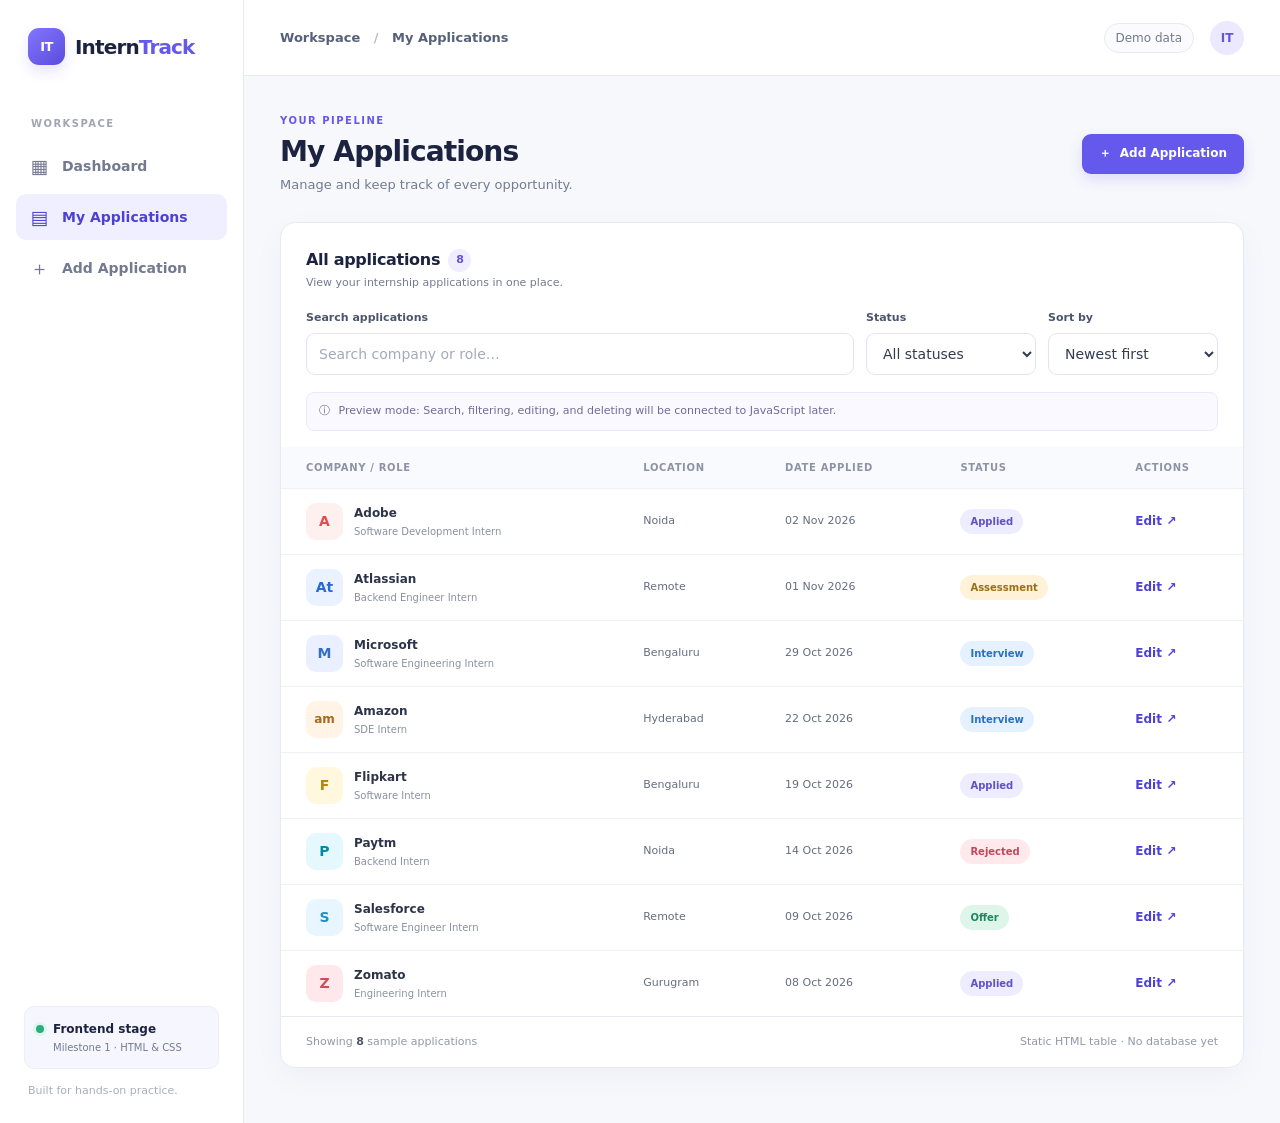
==== applications.html @ a1c1461f "Initial commit: HTML and CSS for dashboard, applications and add application page" ====
<!doctype html>
<html lang="en">
  <head>
    <meta charset="UTF-8" />
    <meta name="viewport" content="width=device-width, initial-scale=1.0" />
    <meta
      name="description"
      content="Browse internship applications with InternTrack."
    />
    <title>My Applications | InternTrack</title>
    <link rel="stylesheet" href="css/style.css" />
  </head>
  <body>
    <div class="app-shell">
      <aside class="sidebar">
        <a class="brand" href="index.html" aria-label="InternTrack home"
          ><span class="brand-mark" aria-hidden="true">IT</span
          ><span>Intern<span class="brand-accent">Track</span></span></a
        >
        <p class="nav-label">WORKSPACE</p>
        <nav class="side-nav" aria-label="Main navigation">
          <a class="nav-link" href="index.html"
            ><span class="nav-symbol" aria-hidden="true">▦</span> Dashboard</a
          >
          <a
            class="nav-link active"
            href="applications.html"
            aria-current="page"
            ><span class="nav-symbol" aria-hidden="true">▤</span> My
            Applications</a
          >
          <a class="nav-link" href="application-form.html"
            ><span class="nav-symbol" aria-hidden="true">＋</span> Add
            Application</a
          >
        </nav>
        <div class="sidebar-bottom">
          <div class="learning-card">
            <span class="learning-dot"></span>
            <div>
              <strong>Frontend stage</strong>
              <p>Milestone 1 · HTML &amp; CSS</p>
            </div>
          </div>
          <p class="sidebar-note">Built for hands-on practice.</p>
        </div>
      </aside>

      <div class="main-area">
        <header class="topbar">
          <p class="breadcrumb">Workspace <span>/</span> My Applications</p>
          <div class="topbar-right">
            <span class="demo-indicator">Demo data</span>
            <div class="avatar" aria-label="Sample user avatar">IT</div>
          </div>
        </header>
        <main class="page-content">
          <div class="page-heading">
            <div>
              <p class="eyebrow">YOUR PIPELINE</p>
              <h1>My Applications</h1>
              <p class="page-subtitle">
                Manage and keep track of every opportunity.
              </p>
            </div>
            <a class="btn btn-primary" href="application-form.html"
              ><span aria-hidden="true">＋</span> Add Application</a
            >
          </div>

          <section
            class="panel application-panel"
            aria-labelledby="all-applications-title"
          >
            <div class="application-panel-heading">
              <div>
                <h2 id="all-applications-title">
                  All applications <span class="count-badge">8</span>
                </h2>
                <p>View your internship applications in one place.</p>
              </div>
            </div>
            <!-- These controls are visual only for Milestone 1. JavaScript will make them work. -->
            <div class="filter-bar">
              <div class="search-field">
                <label for="search-applications">Search applications</label
                ><input
                  id="search-applications"
                  type="search"
                  placeholder="Search company or role…"
                />
              </div>
              <div class="filter-field">
                <label for="filter-status">Status</label
                ><select id="filter-status">
                  <option value="all">All statuses</option>
                  <option>Applied</option>
                  <option>Assessment</option>
                  <option>Interview</option>
                  <option>Offer</option>
                  <option>Rejected</option>
                </select>
              </div>
              <div class="filter-field">
                <label for="sort-applications">Sort by</label
                ><select id="sort-applications">
                  <option>Newest first</option>
                  <option>Oldest first</option>
                  <option>Company A–Z</option>
                </select>
              </div>
            </div>
            <p class="prototype-message">
              <span aria-hidden="true">ⓘ</span> Preview mode: Search, filtering,
              editing, and deleting will be connected to JavaScript later.
            </p>

            <div class="table-scroll">
              <table class="applications-table">
                <thead>
                  <tr>
                    <th scope="col">Company / Role</th>
                    <th scope="col">Location</th>
                    <th scope="col">Date applied</th>
                    <th scope="col">Status</th>
                    <th scope="col">Actions</th>
                  </tr>
                </thead>
                <tbody>
                  <tr>
                    <td>
                      <div class="company-cell">
                        <span class="company-icon icon-adobe">A</span>
                        <div>
                          <strong>Adobe</strong
                          ><span>Software Development Intern</span>
                        </div>
                      </div>
                    </td>
                    <td>Noida</td>
                    <td>02 Nov 2026</td>
                    <td><span class="status status-applied">Applied</span></td>
                    <td>
                      <a
                        class="table-link"
                        href="application-form.html"
                        aria-label="Open form for Adobe application"
                        >Edit <span aria-hidden="true">↗</span></a
                      >
                    </td>
                  </tr>
                  <tr>
                    <td>
                      <div class="company-cell">
                        <span class="company-icon icon-atlassian">At</span>
                        <div>
                          <strong>Atlassian</strong
                          ><span>Backend Engineer Intern</span>
                        </div>
                      </div>
                    </td>
                    <td>Remote</td>
                    <td>01 Nov 2026</td>
                    <td>
                      <span class="status status-assessment">Assessment</span>
                    </td>
                    <td>
                      <a
                        class="table-link"
                        href="application-form.html"
                        aria-label="Open form for Atlassian application"
                        >Edit <span aria-hidden="true">↗</span></a
                      >
                    </td>
                  </tr>
                  <tr>
                    <td>
                      <div class="company-cell">
                        <span class="company-icon icon-ms">M</span>
                        <div>
                          <strong>Microsoft</strong
                          ><span>Software Engineering Intern</span>
                        </div>
                      </div>
                    </td>
                    <td>Bengaluru</td>
                    <td>29 Oct 2026</td>
                    <td>
                      <span class="status status-interview">Interview</span>
                    </td>
                    <td>
                      <a
                        class="table-link"
                        href="application-form.html"
                        aria-label="Open form for Microsoft application"
                        >Edit <span aria-hidden="true">↗</span></a
                      >
                    </td>
                  </tr>
                  <tr>
                    <td>
                      <div class="company-cell">
                        <span class="company-icon icon-amazon">am</span>
                        <div>
                          <strong>Amazon</strong><span>SDE Intern</span>
                        </div>
                      </div>
                    </td>
                    <td>Hyderabad</td>
                    <td>22 Oct 2026</td>
                    <td>
                      <span class="status status-interview">Interview</span>
                    </td>
                    <td>
                      <a
                        class="table-link"
                        href="application-form.html"
                        aria-label="Open form for Amazon application"
                        >Edit <span aria-hidden="true">↗</span></a
                      >
                    </td>
                  </tr>
                  <tr>
                    <td>
                      <div class="company-cell">
                        <span class="company-icon icon-flipkart">F</span>
                        <div>
                          <strong>Flipkart</strong><span>Software Intern</span>
                        </div>
                      </div>
                    </td>
                    <td>Bengaluru</td>
                    <td>19 Oct 2026</td>
                    <td><span class="status status-applied">Applied</span></td>
                    <td>
                      <a
                        class="table-link"
                        href="application-form.html"
                        aria-label="Open form for Flipkart application"
                        >Edit <span aria-hidden="true">↗</span></a
                      >
                    </td>
                  </tr>
                  <tr>
                    <td>
                      <div class="company-cell">
                        <span class="company-icon icon-paytm">P</span>
                        <div>
                          <strong>Paytm</strong><span>Backend Intern</span>
                        </div>
                      </div>
                    </td>
                    <td>Noida</td>
                    <td>14 Oct 2026</td>
                    <td>
                      <span class="status status-rejected">Rejected</span>
                    </td>
                    <td>
                      <a
                        class="table-link"
                        href="application-form.html"
                        aria-label="Open form for Paytm application"
                        >Edit <span aria-hidden="true">↗</span></a
                      >
                    </td>
                  </tr>
                  <tr>
                    <td>
                      <div class="company-cell">
                        <span class="company-icon icon-salesforce">S</span>
                        <div>
                          <strong>Salesforce</strong
                          ><span>Software Engineer Intern</span>
                        </div>
                      </div>
                    </td>
                    <td>Remote</td>
                    <td>09 Oct 2026</td>
                    <td><span class="status status-offer">Offer</span></td>
                    <td>
                      <a
                        class="table-link"
                        href="application-form.html"
                        aria-label="Open form for Salesforce application"
                        >Edit <span aria-hidden="true">↗</span></a
                      >
                    </td>
                  </tr>
                  <tr>
                    <td>
                      <div class="company-cell">
                        <span class="company-icon icon-zomato">Z</span>
                        <div>
                          <strong>Zomato</strong><span>Engineering Intern</span>
                        </div>
                      </div>
                    </td>
                    <td>Gurugram</td>
                    <td>08 Oct 2026</td>
                    <td><span class="status status-applied">Applied</span></td>
                    <td>
                      <a
                        class="table-link"
                        href="application-form.html"
                        aria-label="Open form for Zomato application"
                        >Edit <span aria-hidden="true">↗</span></a
                      >
                    </td>
                  </tr>
                </tbody>
              </table>
            </div>
            <div class="table-footer">
              <p>Showing <strong>8</strong> sample applications</p>
              <span>Static HTML table · No database yet</span>
            </div>
          </section>
        </main>
      </div>
    </div>
  </body>
</html>
---- css/style.css ----
/* 1. Design tokens and defaults */
:root {
  --accent: #6558ed;
  --accent-dark: #4d40d4;
  --accent-soft: #f0efff;
  --text: #1c2340;
  --muted: #737b91;
  --border: #e8eaf2;
  --page: #f7f8fc;
  --white: #ffffff;
  --sidebar: #ffffff;
  --shadow: 0 10px 32px rgba(31, 38, 74, 0.035);
  --radius: 15px;
}

* {
  box-sizing: border-box;
}
html {
  font-family:
    Inter,
    ui-sans-serif,
    system-ui,
    -apple-system,
    BlinkMacSystemFont,
    "Segoe UI",
    sans-serif;
}
body {
  margin: 0;
  background: var(--page);
  color: var(--text);
  font-size: 14px;
  line-height: 1.5;
}
a {
  color: inherit;
  text-decoration: none;
}
button,
input,
select,
textarea {
  font: inherit;
}
button,
select {
  cursor: pointer;
}
button:disabled {
  cursor: not-allowed;
}
:focus-visible {
  outline: 3px solid rgba(101, 88, 237, 0.38);
  outline-offset: 3px;
}
h1,
h2,
h3,
p {
  margin-top: 0;
}

/* 2. Overall application layout */
.app-shell {
  display: grid;
  grid-template-columns: 244px minmax(0, 1fr);
  min-height: 100vh;
}
.sidebar {
  min-height: 100vh;
  background: var(--sidebar);
  border-right: 1px solid var(--border);
  padding: 28px 16px 24px;
  display: flex;
  flex-direction: column;
}
.brand {
  display: flex;
  align-items: center;
  gap: 10px;
  padding: 0 12px;
  font-size: 20px;
  font-weight: 800;
  letter-spacing: -0.85px;
  white-space: nowrap;
}
.brand-mark {
  width: 37px;
  height: 37px;
  flex: 0 0 37px;
  display: grid;
  place-items: center;
  border-radius: 11px;
  color: white;
  background: linear-gradient(140deg, #8476ff, #5b4bdc);
  font-size: 13px;
  letter-spacing: -0.5px;
  box-shadow: 0 7px 14px #6558ed26;
}
.brand-accent {
  color: var(--accent);
}
.nav-label {
  padding-left: 15px;
  margin: 51px 0 12px;
  font-size: 10px;
  letter-spacing: 1.45px;
  font-weight: 800;
  color: #a0a5b6;
}
.side-nav {
  display: flex;
  flex-direction: column;
  gap: 5px;
}
.nav-link {
  display: flex;
  align-items: center;
  gap: 13px;
  color: #737a90;
  min-height: 46px;
  border-radius: 10px;
  padding: 10px 14px;
  font-weight: 600;
  transition: 0.18s ease;
  white-space: nowrap;
}
.nav-link:hover {
  background: #f5f5fd;
  color: var(--accent-dark);
}
.nav-link.active {
  color: var(--accent-dark);
  background: var(--accent-soft);
}
.nav-symbol {
  width: 19px;
  text-align: center;
  font-size: 19px;
  font-weight: 500;
  line-height: 1;
}
.sidebar-bottom {
  margin-top: auto;
  padding: 30px 8px 0;
}
.learning-card {
  display: flex;
  gap: 9px;
  padding: 13px 11px;
  background: #f6f6ff;
  border: 1px solid #ededfe;
  border-radius: 10px;
}
.learning-dot {
  width: 8px;
  height: 8px;
  margin-top: 5px;
  border-radius: 50%;
  background: #29ad83;
  flex: 0 0 8px;
  box-shadow: 0 0 0 3px #ddf7ed;
}
.learning-card strong {
  display: block;
  font-size: 12px;
}
.learning-card p {
  margin: 2px 0 0;
  font-size: 10px;
  color: var(--muted);
}
.sidebar-note {
  margin: 14px 4px 0;
  color: #aaaebe;
  font-size: 11px;
}
.main-area {
  min-width: 0;
}
.topbar {
  height: 76px;
  padding: 0 36px;
  display: flex;
  align-items: center;
  justify-content: space-between;
  background: var(--white);
  border-bottom: 1px solid var(--border);
}
.breadcrumb {
  margin: 0;
  font-size: 13px;
  color: #566078;
  font-weight: 600;
}
.breadcrumb span {
  color: #b8bdca;
  padding: 0 9px;
}
.topbar-right {
  display: flex;
  align-items: center;
  gap: 16px;
}
.demo-indicator {
  color: #717993;
  font-size: 12px;
  border: 1px solid var(--border);
  border-radius: 50px;
  padding: 5px 11px;
  background: #fbfbfe;
}
.avatar {
  display: grid;
  place-items: center;
  width: 34px;
  height: 34px;
  border-radius: 50%;
  background: #ece9ff;
  color: #6255dc;
  font-size: 12px;
  font-weight: 800;
}
.page-content {
  width: min(100%, 1410px);
  margin: 0 auto;
  padding: 37px 36px 55px;
}
.page-heading {
  display: flex;
  justify-content: space-between;
  align-items: center;
  gap: 18px;
  margin-bottom: 28px;
}
.eyebrow {
  color: var(--accent);
  margin-bottom: 7px;
  letter-spacing: 1.5px;
  font-size: 10px;
  font-weight: 850;
}
h1 {
  font-size: clamp(25px, 2.2vw, 31px);
  letter-spacing: -0.95px;
  line-height: 1.2;
  margin-bottom: 6px;
}
.page-subtitle {
  margin-bottom: 0;
  color: var(--muted);
  font-size: 13px;
}
.btn {
  display: inline-flex;
  align-items: center;
  justify-content: center;
  gap: 9px;
  padding: 10px 16px;
  border: 1px solid transparent;
  border-radius: 9px;
  font-size: 12px;
  line-height: 1.45;
  font-weight: 750;
  min-height: 40px;
  text-align: center;
  transition:
    background 0.18s,
    transform 0.18s,
    border-color 0.18s;
}
.btn:not(:disabled):hover {
  transform: translateY(-1px);
}
.btn-primary {
  color: #fff;
  background: var(--accent);
  box-shadow: 0 6px 14px #6657eb2b;
}
.btn-primary:hover {
  background: var(--accent-dark);
}
.btn-light {
  background: white;
  color: #5041ca;
}
.btn-light:hover {
  background: #f0efff;
}
.btn-outline {
  border-color: #dedfec;
  background: white;
  color: #47526a;
}
.btn-outline:hover {
  border-color: #a9a5ee;
  color: var(--accent-dark);
}
.btn-muted {
  color: #4f596e;
  background: #eff1f7;
}
.btn-muted:hover {
  background: #e7e9f3;
}
.btn:disabled {
  opacity: 0.57;
  box-shadow: none;
}

/* 3. Dashboard */
.hero-banner {
  min-height: 215px;
  display: flex;
  position: relative;
  overflow: hidden;
  border-radius: 17px;
  padding: 27px 35px;
  color: white;
  align-items: center;
  justify-content: space-between;
  background: linear-gradient(112deg, #6254e7 0%, #806af5 63%, #9a8aff 100%);
  box-shadow: 0 12px 25px #6458e91b;
}
.hero-banner::before {
  content: "";
  position: absolute;
  width: 390px;
  height: 390px;
  border: 1px solid #ffffff27;
  border-radius: 50%;
  right: -155px;
  top: -235px;
}
.hero-banner::after {
  content: "";
  position: absolute;
  width: 340px;
  height: 340px;
  background: #ffffff0c;
  border-radius: 50%;
  right: 15%;
  bottom: -300px;
}
.hero-content {
  position: relative;
  z-index: 1;
  max-width: 520px;
}
.hero-overline {
  margin: 0 0 6px;
  font-size: 10px;
  font-weight: 850;
  letter-spacing: 1.9px;
  opacity: 0.76;
}
.hero-content h2 {
  font-size: clamp(20px, 2.1vw, 28px);
  line-height: 1.3;
  margin: 0 0 9px;
  letter-spacing: -0.65px;
  max-width: 510px;
}
.hero-content > p:not(.hero-overline) {
  max-width: 470px;
  margin-bottom: 18px;
  opacity: 0.84;
  font-size: 12px;
}
.hero-decor {
  align-self: stretch;
  flex: 0 0 250px;
  position: relative;
  margin-right: 20px;
}
.decor-card {
  position: absolute;
  width: 194px;
  height: 139px;
  border-radius: 14px;
  background: #fff;
}
.decor-card-back {
  top: 4px;
  right: 8px;
  transform: rotate(13deg);
  opacity: 0.23;
}
.decor-card-front {
  top: 20px;
  right: 32px;
  transform: rotate(-7deg);
  box-shadow: 0 12px 24px #2f24934a;
  padding: 28px 19px;
}
.decor-line {
  width: 100%;
  height: 10px;
  margin-bottom: 12px;
  background: #edeaff;
  border-radius: 8px;
}
.decor-line-short {
  width: 45%;
  background: #d3caff;
}
.decor-line-medium {
  width: 68%;
}
.decor-chip {
  width: 37px;
  height: 37px;
  display: grid;
  place-items: center;
  position: absolute;
  bottom: -12px;
  right: -12px;
  background: #32b58e;
  color: white;
  font-weight: 800;
  font-size: 22px;
  border-radius: 12px;
  box-shadow: 0 6px 15px #18664b33;
}
.section-header {
  display: flex;
  justify-content: space-between;
  align-items: center;
  gap: 12px;
  margin: 28px 0 14px;
}
.section-header h2 {
  margin: 0;
  font-size: 16px;
  letter-spacing: -0.3px;
}
.section-hint {
  color: #9a9fb0;
  font-size: 11px;
}
.stats-grid {
  display: grid;
  grid-template-columns: repeat(4, minmax(0, 1fr));
  gap: 15px;
}
.stat-card,
.panel {
  background: #fff;
  border: 1px solid var(--border);
  box-shadow: var(--shadow);
  border-radius: var(--radius);
}
.stat-card {
  min-width: 0;
  padding: 19px 18px 18px;
}
.stat-top {
  display: flex;
  align-items: flex-start;
  justify-content: space-between;
  gap: 8px;
  color: #636e82;
  font-size: 11px;
  font-weight: 650;
}
.stat-icon {
  display: grid;
  place-items: center;
  width: 32px;
  height: 32px;
  border-radius: 10px;
  font-size: 17px;
  font-weight: 750;
  margin-top: -3px;
  flex: 0 0 32px;
}
.stat-icon-violet {
  background: #eeebff;
  color: #6753df;
}
.stat-icon-blue {
  background: #e6f1ff;
  color: #3278d4;
}
.stat-icon-green {
  background: #e4f7ef;
  color: #23946b;
}
.stat-icon-red {
  background: #fdecef;
  color: #d95c74;
}
.stat-number {
  margin: 5px 0 0;
  font-size: 30px;
  font-weight: 800;
  letter-spacing: -1.1px;
  line-height: 1.25;
}
.stat-foot {
  margin: 3px 0 0;
  color: #9a9fb0;
  font-size: 10px;
}
.dashboard-grid {
  display: grid;
  grid-template-columns: minmax(0, 1.4fr) minmax(310px, 1fr);
  gap: 19px;
  margin-top: 22px;
}
.panel {
  min-width: 0;
}
.panel-heading {
  display: flex;
  justify-content: space-between;
  align-items: start;
  padding: 23px 24px 17px;
  gap: 15px;
}
.panel-heading h2,
.application-panel-heading h2 {
  font-size: 16px;
  letter-spacing: -0.3px;
  margin-bottom: 3px;
}
.panel-heading p,
.application-panel-heading p {
  font-size: 11px;
  color: var(--muted);
  margin-bottom: 0;
}
.subtle-link,
.table-link {
  color: var(--accent-dark);
  font-size: 12px;
  font-weight: 750;
  white-space: nowrap;
}
.subtle-link:hover,
.table-link:hover {
  text-decoration: underline;
}
.recent-list {
  padding: 0 24px 7px;
}
.recent-row {
  display: flex;
  align-items: center;
  gap: 12px;
  padding: 13px 0;
  border-top: 1px solid #f0f1f5;
}
.company-icon {
  flex: 0 0 39px;
  width: 39px;
  height: 39px;
  border-radius: 10px;
  display: grid;
  place-items: center;
  font-size: 14px;
  font-weight: 850;
}
.icon-ms {
  background: #eaf0ff;
  color: #326ec7;
}
.icon-adobe {
  background: #fff0f0;
  color: #e24b4f;
}
.icon-atlassian {
  background: #eaf2ff;
  color: #276bd0;
}
.icon-amazon {
  background: #fff4e6;
  color: #a76819;
  font-size: 12px;
}
.icon-flipkart {
  background: #fff8df;
  color: #b7850e;
}
.icon-paytm {
  background: #e4f8fd;
  color: #008aaa;
}
.icon-salesforce {
  background: #e8f6ff;
  color: #2390c3;
}
.icon-zomato {
  background: #ffe8ec;
  color: #d14b5b;
}
.recent-details,
.company-cell > div {
  display: flex;
  flex-direction: column;
  min-width: 0;
}
.recent-details {
  flex: 1;
}
.recent-details strong,
.company-cell strong {
  font-size: 12px;
  color: #2d3449;
}
.recent-details > span,
.company-cell > div > span {
  color: #8990a1;
  font-size: 10px;
  margin-top: 2px;
  overflow: hidden;
  text-overflow: ellipsis;
  white-space: nowrap;
}
.status {
  display: inline-block;
  width: fit-content;
  flex: 0 0 auto;
  border-radius: 50px;
  padding: 5px 10px;
  font-size: 10px;
  font-weight: 750;
  white-space: nowrap;
}
.status-applied {
  color: #5e51c9;
  background: #eeecff;
}
.status-assessment {
  color: #9a6e17;
  background: #fff2d9;
}
.status-interview {
  color: #2372c7;
  background: #e5f1ff;
}
.status-offer {
  color: #198860;
  background: #def6ea;
}
.status-rejected {
  color: #c0485a;
  background: #ffe9ec;
}
.progress-list {
  padding: 7px 24px 13px;
}
.progress-item {
  margin: 0 0 20px;
}
.progress-line {
  display: flex;
  align-items: center;
  justify-content: space-between;
  margin-bottom: 8px;
  font-size: 11px;
  color: #697286;
}
.progress-line strong {
  color: #333b50;
}
.progress-track {
  overflow: hidden;
  height: 7px;
  background: #f0f1f7;
  border-radius: 8px;
}
.progress-track > span {
  display: block;
  height: 100%;
  border-radius: inherit;
}
.tip-box {
  display: flex;
  gap: 10px;
  background: #f4f2ff;
  color: #6959cb;
  margin: 0 24px 23px;
  border-radius: 11px;
  padding: 14px;
}
.tip-box > span {
  font-size: 19px;
  line-height: 1;
}
.tip-box p {
  margin: 0;
  font-size: 11px;
  line-height: 1.65;
}
.sample-note {
  margin: 21px 0 0;
  text-align: center;
  font-size: 11px;
  color: #a0a5b5;
}

/* 4. Applications page */
.application-panel {
  overflow: hidden;
}
.application-panel-heading {
  padding: 25px 25px 18px;
}
.application-panel-heading h2 {
  display: flex;
  align-items: center;
  gap: 8px;
}
.count-badge {
  display: inline-grid;
  place-items: center;
  background: #efedff;
  color: #6053d8;
  border-radius: 20px;
  min-width: 23px;
  padding: 3px 8px;
  font-size: 11px;
}
.filter-bar {
  display: grid;
  grid-template-columns: minmax(230px, 1fr) 170px 170px;
  gap: 12px;
  padding: 0 25px 17px;
}
.search-field,
.filter-field,
.form-field {
  display: flex;
  flex-direction: column;
  gap: 7px;
  min-width: 0;
}
.search-field label,
.filter-field label,
.form-field label {
  color: #4b546c;
  font-size: 11px;
  font-weight: 750;
}
input,
select,
textarea {
  width: 100%;
  min-width: 0;
  border: 1px solid #e2e5ef;
  border-radius: 9px;
  padding: 10px 12px;
  outline: none;
  background: #fff;
  color: #323b50;
  transition:
    border-color 0.17s,
    box-shadow 0.17s;
}
input,
select {
  height: 42px;
}
input::placeholder,
textarea::placeholder {
  color: #a3aabb;
}
input:focus,
select:focus,
textarea:focus {
  border-color: #9186fa;
  box-shadow: 0 0 0 3px #eeeaff;
}
.prototype-message {
  margin: 0 25px 16px;
  color: #716a96;
  border: 1px solid #ebe8fd;
  background: #faf9ff;
  padding: 10px 12px;
  border-radius: 8px;
  font-size: 11px;
}
.prototype-message span {
  margin-right: 5px;
}
.table-scroll {
  overflow-x: auto;
}
.applications-table {
  border-collapse: collapse;
  width: 100%;
  min-width: 800px;
  text-align: left;
}
.applications-table thead {
  background: #f9fafd;
}
.applications-table th {
  padding: 13px 25px;
  color: #8c93a4;
  font-size: 10px;
  text-transform: uppercase;
  letter-spacing: 0.65px;
  font-weight: 800;
}
.applications-table td {
  padding: 14px 25px;
  font-size: 11px;
  color: #646d7f;
  border-top: 1px solid #f0f1f6;
  vertical-align: middle;
}
.applications-table tbody tr:hover {
  background: #fcfcff;
}
.company-cell {
  display: flex;
  align-items: center;
  gap: 11px;
  min-width: 215px;
}
.company-cell .company-icon {
  width: 37px;
  height: 37px;
  flex-basis: 37px;
}
.table-footer {
  display: flex;
  justify-content: space-between;
  gap: 10px;
  align-items: center;
  padding: 17px 25px;
  border-top: 1px solid var(--border);
  font-size: 11px;
  color: #9398a8;
}
.table-footer p {
  margin: 0;
}
.table-footer strong {
  color: #4c556c;
}

/* 5. Add Application page */
.form-page {
  max-width: 1410px;
}
.form-layout {
  display: grid;
  grid-template-columns: minmax(0, 1fr) 250px;
  align-items: start;
  gap: 20px;
}
.application-form {
  min-width: 0;
}
.form-section {
  padding: 24px;
  margin-bottom: 18px;
}
.form-section-title {
  display: flex;
  gap: 13px;
  align-items: start;
  margin-bottom: 23px;
}
.step-mark {
  display: grid;
  place-items: center;
  flex: 0 0 31px;
  height: 31px;
  border-radius: 9px;
  background: #f0eeff;
  color: #5b50cb;
  font-size: 13px;
  font-weight: 850;
}
.form-section-title h2 {
  font-size: 15px;
  margin: 0 0 4px;
}
.form-section-title p {
  color: var(--muted);
  margin: 0;
  font-size: 11px;
}
.form-grid {
  display: grid;
  grid-template-columns: repeat(2, minmax(0, 1fr));
  column-gap: 17px;
  row-gap: 20px;
}
.form-field label {
  font-size: 12px;
}
.form-field input,
.form-field select,
.form-field textarea {
  font-size: 12px;
}
.form-field textarea {
  resize: vertical;
  min-height: 110px;
}
.required {
  color: #d75368;
}
.optional {
  font-weight: 500;
  color: #9da2b1;
}
.field-hint {
  margin: -2px 0 0;
  color: #979eaf;
  font-size: 10px;
}
.form-actions {
  display: flex;
  justify-content: flex-end;
  flex-wrap: wrap;
  align-items: center;
  gap: 10px;
}
.form-disclaimer {
  margin: 12px 0 0;
  text-align: right;
  font-size: 11px;
  color: #8991a3;
}
.form-help {
  overflow: hidden;
  border: 1px solid #ebe9fc;
  background: #fff;
  border-radius: var(--radius);
  box-shadow: var(--shadow);
}
.help-top {
  background: #f3f1ff;
  padding: 23px 20px 18px;
}
.help-icon {
  display: grid;
  place-items: center;
  width: 37px;
  height: 37px;
  border-radius: 11px;
  background: #e0dcff;
  color: var(--accent);
  margin-bottom: 14px;
  font-size: 23px;
}
.help-top h2 {
  font-size: 16px;
  margin-bottom: 4px;
}
.help-top p {
  font-size: 11px;
  color: #86819f;
  margin: 0;
}
.form-help ul {
  margin: 0;
  padding: 20px 20px 10px 35px;
  color: #5e677d;
  font-size: 11px;
  line-height: 1.85;
}
.form-help li {
  margin-bottom: 10px;
  padding-left: 2px;
}
.form-help li::marker {
  color: #a198fa;
}
.help-bottom {
  margin: 1px 16px 17px;
  border-top: 1px solid var(--border);
  padding-top: 15px;
  font-size: 11px;
}
.help-bottom strong {
  color: #4d4268;
}
.help-bottom p {
  color: #8b90a2;
  margin: 5px 0 0;
  line-height: 1.7;
}

/* 6. Responsive layout */
@media (max-width: 1170px) {
  .dashboard-grid {
    grid-template-columns: minmax(0, 1fr);
  }
  .form-layout {
    grid-template-columns: minmax(0, 1fr);
  }
  .form-help {
    display: none;
  }
  .filter-bar {
    grid-template-columns: minmax(200px, 1fr) repeat(2, minmax(130px, 170px));
  }
}
@media (max-width: 920px) {
  .app-shell {
    grid-template-columns: 1fr;
  }
  .sidebar {
    min-height: auto;
    padding: 14px 20px;
    flex-direction: row;
    align-items: center;
    gap: 22px;
    border-right: 0;
    border-bottom: 1px solid var(--border);
  }
  .brand {
    font-size: 17px;
    padding: 0;
  }
  .brand-mark {
    width: 33px;
    height: 33px;
    flex-basis: 33px;
  }
  .side-nav {
    flex: 1;
    flex-direction: row;
    justify-content: flex-end;
    gap: 2px;
  }
  .nav-link {
    min-height: 38px;
    padding: 8px;
    font-size: 11px;
    gap: 5px;
  }
  .nav-symbol {
    font-size: 15px;
    width: 15px;
  }
  .nav-label,
  .sidebar-bottom {
    display: none;
  }
  .topbar {
    height: 62px;
    padding: 0 25px;
  }
  .page-content {
    padding: 30px 25px 45px;
  }
}
@media (max-width: 700px) {
  .stats-grid {
    grid-template-columns: repeat(2, minmax(0, 1fr));
  }
  .hero-decor {
    display: none;
  }
  .hero-banner {
    padding: 27px;
  }
  .filter-bar {
    grid-template-columns: repeat(2, minmax(0, 1fr));
  }
  .search-field {
    grid-column: 1 / -1;
  }
  .form-grid {
    grid-template-columns: 1fr;
  }
}
@media (max-width: 520px) {
  .sidebar {
    align-items: stretch;
    flex-direction: column;
    gap: 12px;
    padding: 14px;
  }
  .side-nav {
    display: grid;
    grid-template-columns: repeat(3, minmax(0, 1fr));
    gap: 3px;
  }
  .nav-link {
    padding: 9px 4px;
    font-size: 10px;
    line-height: 1.3;
    flex-direction: column;
    text-align: center;
    white-space: normal;
  }
  .nav-symbol {
    width: auto;
  }
  .topbar {
    height: 55px;
    padding: 0 16px;
  }
  .demo-indicator {
    display: none;
  }
  .page-content {
    padding: 24px 15px 37px;
  }
  .page-heading {
    align-items: flex-start;
    flex-direction: column;
    gap: 14px;
  }
  .page-heading .btn {
    width: 100%;
  }
  .hero-banner {
    min-height: 215px;
    padding: 23px;
  }
  .hero-content h2 {
    font-size: 21px;
  }
  .stats-grid {
    gap: 10px;
  }
  .stat-card {
    padding: 15px;
  }
  .stat-number {
    font-size: 26px;
  }
  .stat-top {
    font-size: 10px;
  }
  .panel-heading {
    padding: 20px 15px 14px;
  }
  .recent-list {
    padding: 0 15px 10px;
  }
  .recent-row {
    gap: 9px;
  }
  .recent-details strong {
    font-size: 11px;
  }
  .recent-details > span {
    font-size: 9px;
  }
  .status {
    padding: 5px 7px;
    font-size: 9px;
  }
  .progress-list {
    padding: 5px 15px 13px;
  }
  .tip-box {
    margin: 0 15px 18px;
  }
  .application-panel-heading {
    padding: 21px 15px 17px;
  }
  .filter-bar {
    padding: 0 15px 13px;
    gap: 10px;
  }
  .prototype-message {
    margin: 0 15px 13px;
  }
  .table-footer {
    padding: 14px 15px;
    flex-direction: column;
    align-items: flex-start;
  }
  .form-section {
    padding: 19px 15px;
  }
  .form-actions {
    justify-content: flex-start;
  }
  .form-actions .btn {
    flex: 1 0 auto;
  }
  .form-actions .btn:last-child {
    width: 100%;
  }
  .form-disclaimer {
    text-align: left;
  }
}
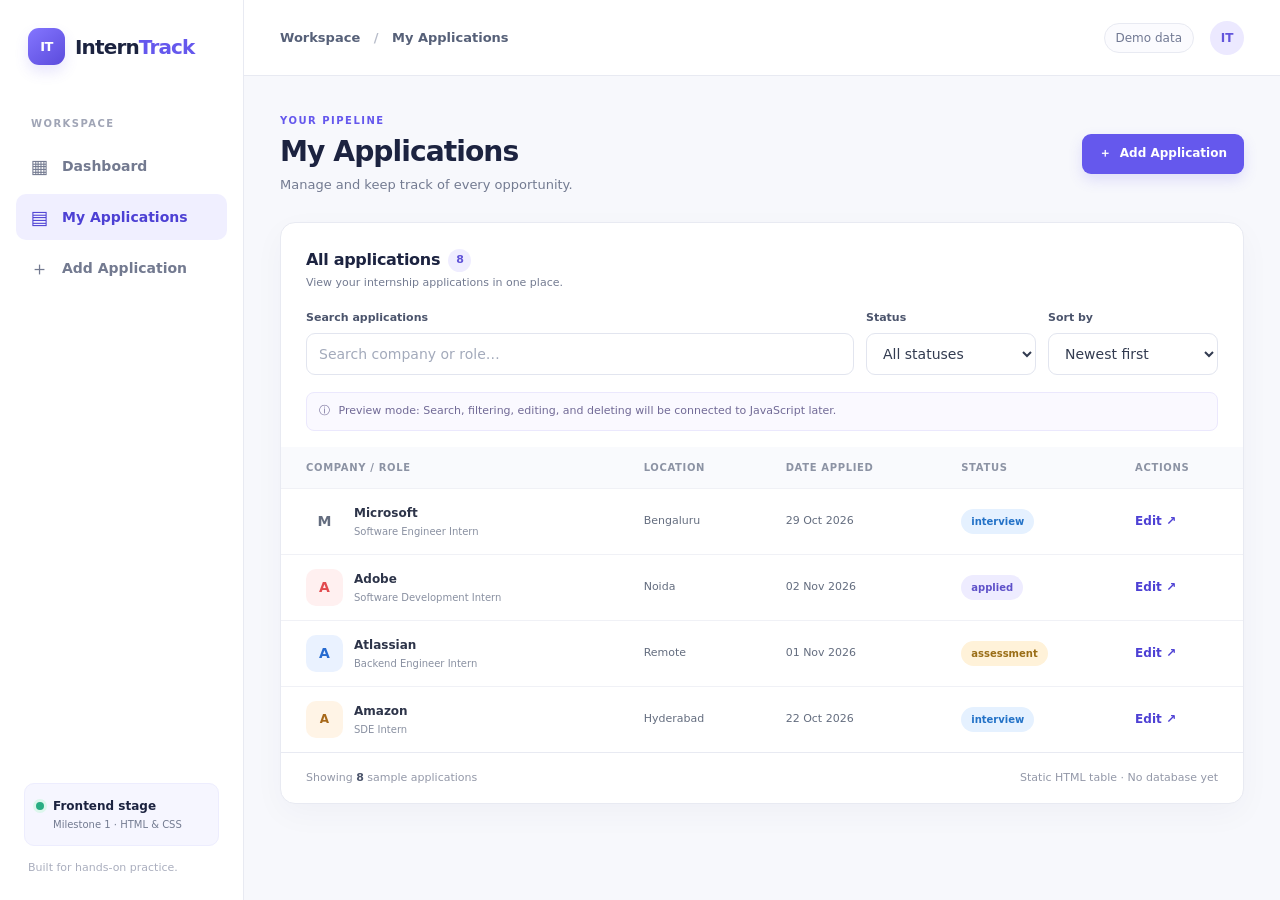
==== commit 7703b085: "removed hardcoded applications data, and implemented DOM to use the array's data to generate the HTM" ====
--- a/applications.html
+++ b/applications.html
@@ -126,188 +126,7 @@
                     <th scope="col">Actions</th>
                   </tr>
                 </thead>
-                <tbody>
-                  <tr>
-                    <td>
-                      <div class="company-cell">
-                        <span class="company-icon icon-adobe">A</span>
-                        <div>
-                          <strong>Adobe</strong
-                          ><span>Software Development Intern</span>
-                        </div>
-                      </div>
-                    </td>
-                    <td>Noida</td>
-                    <td>02 Nov 2026</td>
-                    <td><span class="status status-applied">Applied</span></td>
-                    <td>
-                      <a
-                        class="table-link"
-                        href="application-form.html"
-                        aria-label="Open form for Adobe application"
-                        >Edit <span aria-hidden="true">↗</span></a
-                      >
-                    </td>
-                  </tr>
-                  <tr>
-                    <td>
-                      <div class="company-cell">
-                        <span class="company-icon icon-atlassian">At</span>
-                        <div>
-                          <strong>Atlassian</strong
-                          ><span>Backend Engineer Intern</span>
-                        </div>
-                      </div>
-                    </td>
-                    <td>Remote</td>
-                    <td>01 Nov 2026</td>
-                    <td>
-                      <span class="status status-assessment">Assessment</span>
-                    </td>
-                    <td>
-                      <a
-                        class="table-link"
-                        href="application-form.html"
-                        aria-label="Open form for Atlassian application"
-                        >Edit <span aria-hidden="true">↗</span></a
-                      >
-                    </td>
-                  </tr>
-                  <tr>
-                    <td>
-                      <div class="company-cell">
-                        <span class="company-icon icon-ms">M</span>
-                        <div>
-                          <strong>Microsoft</strong
-                          ><span>Software Engineering Intern</span>
-                        </div>
-                      </div>
-                    </td>
-                    <td>Bengaluru</td>
-                    <td>29 Oct 2026</td>
-                    <td>
-                      <span class="status status-interview">Interview</span>
-                    </td>
-                    <td>
-                      <a
-                        class="table-link"
-                        href="application-form.html"
-                        aria-label="Open form for Microsoft application"
-                        >Edit <span aria-hidden="true">↗</span></a
-                      >
-                    </td>
-                  </tr>
-                  <tr>
-                    <td>
-                      <div class="company-cell">
-                        <span class="company-icon icon-amazon">am</span>
-                        <div>
-                          <strong>Amazon</strong><span>SDE Intern</span>
-                        </div>
-                      </div>
-                    </td>
-                    <td>Hyderabad</td>
-                    <td>22 Oct 2026</td>
-                    <td>
-                      <span class="status status-interview">Interview</span>
-                    </td>
-                    <td>
-                      <a
-                        class="table-link"
-                        href="application-form.html"
-                        aria-label="Open form for Amazon application"
-                        >Edit <span aria-hidden="true">↗</span></a
-                      >
-                    </td>
-                  </tr>
-                  <tr>
-                    <td>
-                      <div class="company-cell">
-                        <span class="company-icon icon-flipkart">F</span>
-                        <div>
-                          <strong>Flipkart</strong><span>Software Intern</span>
-                        </div>
-                      </div>
-                    </td>
-                    <td>Bengaluru</td>
-                    <td>19 Oct 2026</td>
-                    <td><span class="status status-applied">Applied</span></td>
-                    <td>
-                      <a
-                        class="table-link"
-                        href="application-form.html"
-                        aria-label="Open form for Flipkart application"
-                        >Edit <span aria-hidden="true">↗</span></a
-                      >
-                    </td>
-                  </tr>
-                  <tr>
-                    <td>
-                      <div class="company-cell">
-                        <span class="company-icon icon-paytm">P</span>
-                        <div>
-                          <strong>Paytm</strong><span>Backend Intern</span>
-                        </div>
-                      </div>
-                    </td>
-                    <td>Noida</td>
-                    <td>14 Oct 2026</td>
-                    <td>
-                      <span class="status status-rejected">Rejected</span>
-                    </td>
-                    <td>
-                      <a
-                        class="table-link"
-                        href="application-form.html"
-                        aria-label="Open form for Paytm application"
-                        >Edit <span aria-hidden="true">↗</span></a
-                      >
-                    </td>
-                  </tr>
-                  <tr>
-                    <td>
-                      <div class="company-cell">
-                        <span class="company-icon icon-salesforce">S</span>
-                        <div>
-                          <strong>Salesforce</strong
-                          ><span>Software Engineer Intern</span>
-                        </div>
-                      </div>
-                    </td>
-                    <td>Remote</td>
-                    <td>09 Oct 2026</td>
-                    <td><span class="status status-offer">Offer</span></td>
-                    <td>
-                      <a
-                        class="table-link"
-                        href="application-form.html"
-                        aria-label="Open form for Salesforce application"
-                        >Edit <span aria-hidden="true">↗</span></a
-                      >
-                    </td>
-                  </tr>
-                  <tr>
-                    <td>
-                      <div class="company-cell">
-                        <span class="company-icon icon-zomato">Z</span>
-                        <div>
-                          <strong>Zomato</strong><span>Engineering Intern</span>
-                        </div>
-                      </div>
-                    </td>
-                    <td>Gurugram</td>
-                    <td>08 Oct 2026</td>
-                    <td><span class="status status-applied">Applied</span></td>
-                    <td>
-                      <a
-                        class="table-link"
-                        href="application-form.html"
-                        aria-label="Open form for Zomato application"
-                        >Edit <span aria-hidden="true">↗</span></a
-                      >
-                    </td>
-                  </tr>
-                </tbody>
+                <tbody class="js-applications"></tbody>
               </table>
             </div>
             <div class="table-footer">
@@ -318,5 +137,6 @@
         </main>
       </div>
     </div>
+    <script src="js/application.js" type="module"></script>
   </body>
 </html>
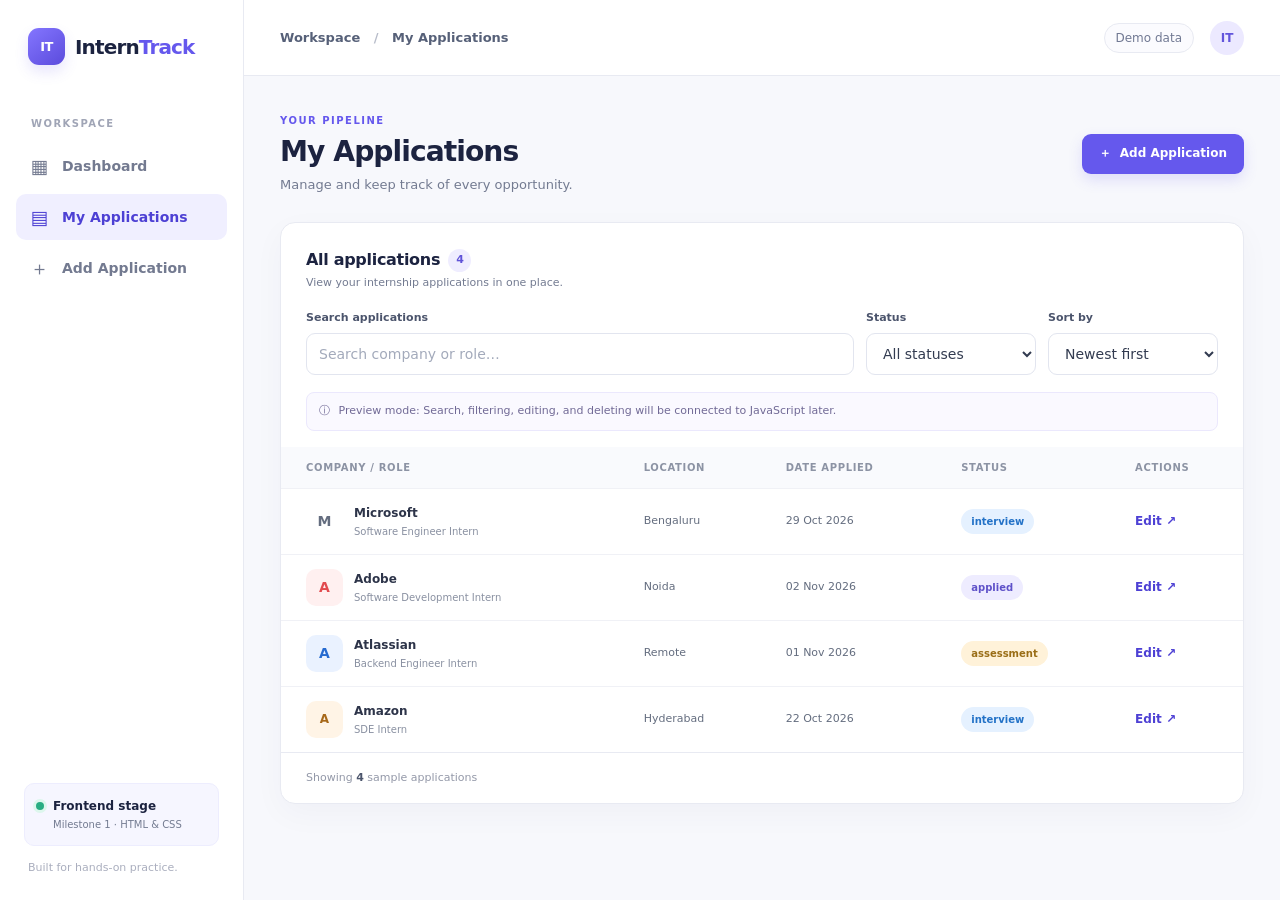
==== commit db4101d3: "minor improvements" ====
--- a/applications.html
+++ b/applications.html
@@ -75,7 +75,7 @@
             <div class="application-panel-heading">
               <div>
                 <h2 id="all-applications-title">
-                  All applications <span class="count-badge">8</span>
+                  All applications <span class="count-badge js-count-applications">0</span>
                 </h2>
                 <p>View your internship applications in one place.</p>
               </div>
@@ -130,8 +130,7 @@
               </table>
             </div>
             <div class="table-footer">
-              <p>Showing <strong>8</strong> sample applications</p>
-              <span>Static HTML table · No database yet</span>
+              <p>Showing <strong class="js-count-applications">0</strong> sample applications</p>
             </div>
           </section>
         </main>
